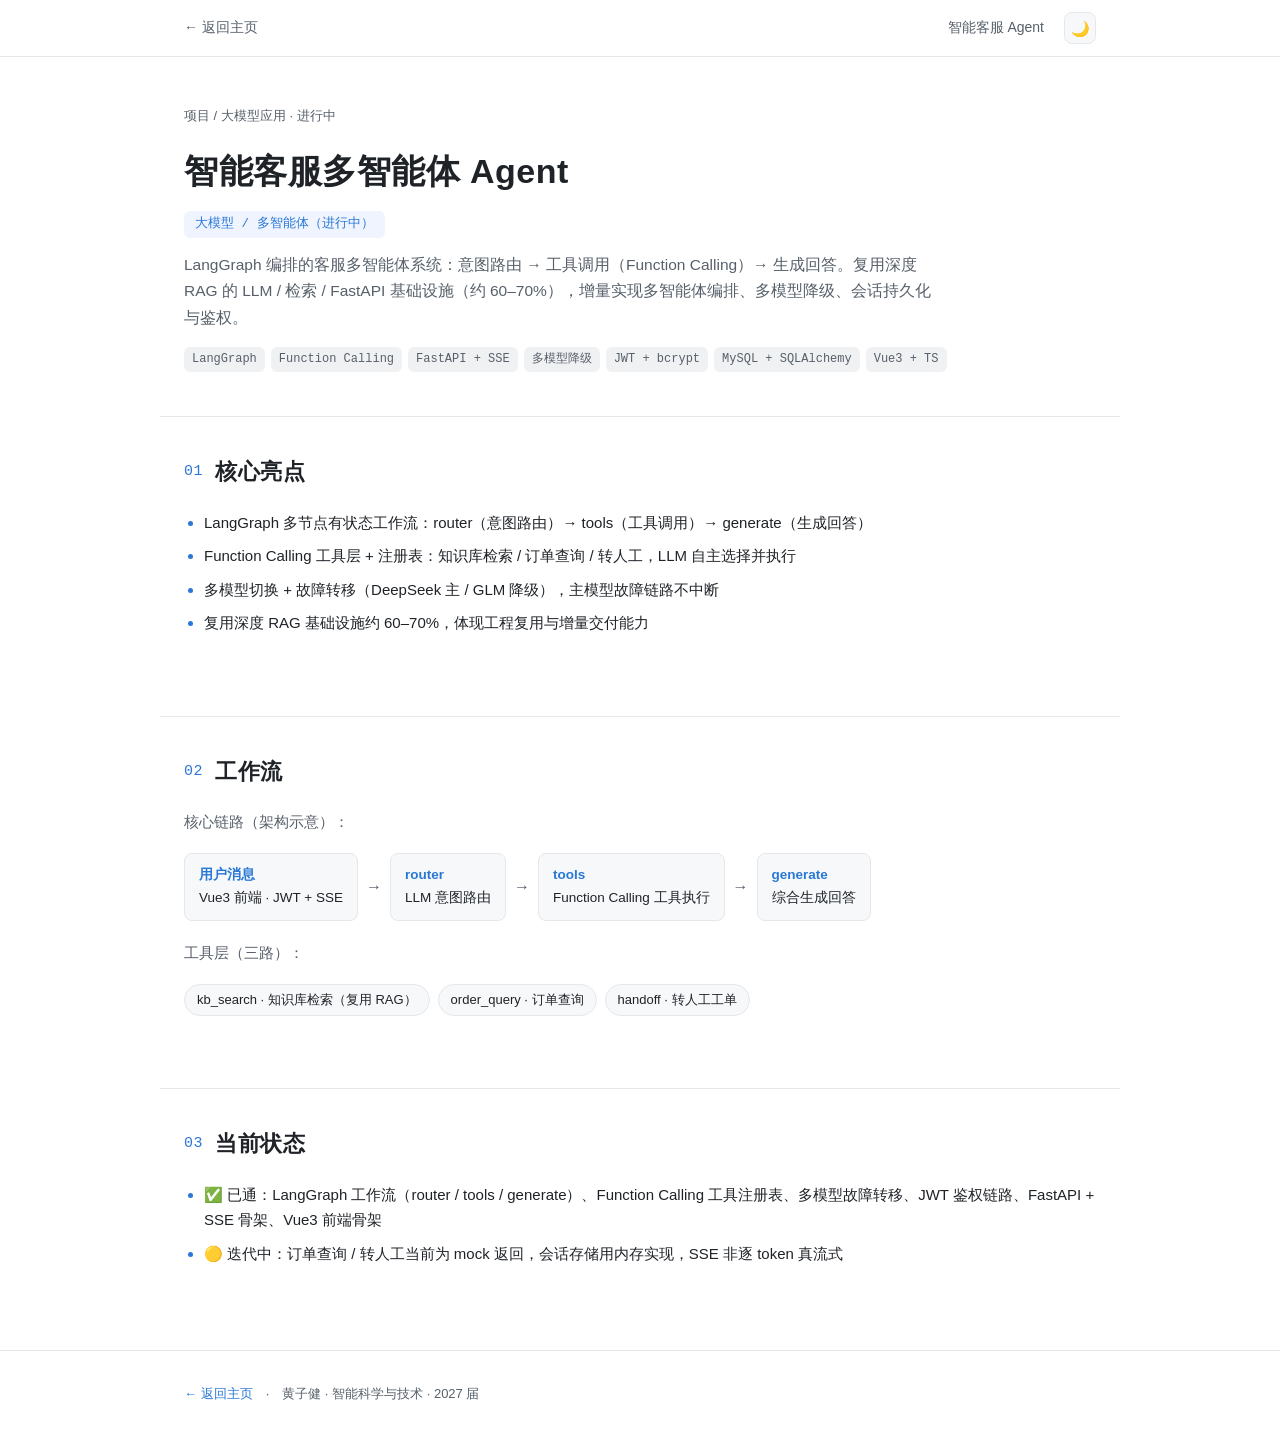
==== projects/agent.html @ b440ebc5 "Personal homepage: hero art + 11 project portfolio (static site)" ====
<!DOCTYPE html>
<html lang="zh-CN">
<head>
<meta charset="UTF-8" />
<meta name="viewport" content="width=device-width, initial-scale=1.0, viewport-fit=cover" />
<title>智能客服多智能体 Agent · 黄子健</title>
<link rel="stylesheet" href="../style.css" />
</head>
<body>
<nav>
  <div class="inner">
    <a class="back" href="../index.html">← 返回主页</a>
    <div class="links">
      <span class="hide-sm" style="color:var(--text-muted);font-size:14px">智能客服 Agent</span>
      <button id="theme-toggle" aria-label="切换深浅色" title="切换深浅色">🌙</button>
    </div>
  </div>
</nav>

<header class="page-head">
  <div class="wrap">
    <div class="crumb">项目 / 大模型应用 · 进行中</div>
    <h1>智能客服多智能体 Agent</h1>
    <span class="badge">大模型 / 多智能体（进行中）</span>
    <p class="desc">LangGraph 编排的客服多智能体系统：意图路由 → 工具调用（Function Calling）→ 生成回答。复用深度 RAG 的 LLM / 检索 / FastAPI 基础设施（约 60–70%），增量实现多智能体编排、多模型降级、会话持久化与鉴权。</p>
    <div class="stack">
      <span class="t">LangGraph</span><span class="t">Function Calling</span><span class="t">FastAPI + SSE</span>
      <span class="t">多模型降级</span><span class="t">JWT + bcrypt</span><span class="t">MySQL + SQLAlchemy</span>
      <span class="t">Vue3 + TS</span>
    </div>
  </div>
</header>

<section>
  <div class="wrap">
    <h2><span class="num">01</span>核心亮点</h2>
    <ul class="highlights">
      <li>LangGraph 多节点有状态工作流：router（意图路由）→ tools（工具调用）→ generate（生成回答）</li>
      <li>Function Calling 工具层 + 注册表：知识库检索 / 订单查询 / 转人工，LLM 自主选择并执行</li>
      <li>多模型切换 + 故障转移（DeepSeek 主 / GLM 降级），主模型故障链路不中断</li>
      <li>复用深度 RAG 基础设施约 60–70%，体现工程复用与增量交付能力</li>
    </ul>
  </div>
</section>

<section>
  <div class="wrap">
    <h2><span class="num">02</span>工作流</h2>
    <p class="lead">核心链路（架构示意）：</p>
    <div class="flow">
      <span class="node"><b>用户消息</b><br/>Vue3 前端 · JWT + SSE</span><span class="arrow">→</span>
      <span class="node"><b>router</b><br/>LLM 意图路由</span><span class="arrow">→</span>
      <span class="node"><b>tools</b><br/>Function Calling 工具执行</span><span class="arrow">→</span>
      <span class="node"><b>generate</b><br/>综合生成回答</span>
    </div>
    <p class="lead" style="margin-top:20px">工具层（三路）：</p>
    <div class="tags">
      <span class="tag">kb_search · 知识库检索（复用 RAG）</span>
      <span class="tag">order_query · 订单查询</span>
      <span class="tag">handoff · 转人工工单</span>
    </div>
  </div>
</section>

<section>
  <div class="wrap">
    <h2><span class="num">03</span>当前状态</h2>
    <ul class="highlights">
      <li>✅ 已通：LangGraph 工作流（router / tools / generate）、Function Calling 工具注册表、多模型故障转移、JWT 鉴权链路、FastAPI + SSE 骨架、Vue3 前端骨架</li>
      <li>🟡 迭代中：订单查询 / 转人工当前为 mock 返回，会话存储用内存实现，SSE 非逐 token 真流式</li>
    </ul>
  </div>
</section>

<footer>
  <div class="inner">
    <p><a href="../index.html">← 返回主页</a>　·　黄子健 · 智能科学与技术 · 2027 届</p>
  </div>
</footer>

<script src="../main.js"></script>
</body>
</html>
---- style.css ----
/* ===== 黄子健 · 个人主页 共享样式 ===== */
:root {
  /* 站点 */
  --bg: #ffffff;
  --bg-soft: #f6f8fa;
  --text: #1f2328;
  --text-muted: #57606a;
  --border: #e5e7eb;
  --accent: #2a78d6;
  --accent-soft: #eff4ff;
  --code-bg: #f0f1f3;
  /* 图表 */
  --surface: #fcfcfb;
  --ink: #0b0b0b;
  --ink-2: #52514e;
  --muted: #898781;
  --grid: #e1e0d9;
  --axis: #c3c2b7;
  --s1: #2a78d6;   /* 蓝 */
  --s2: #eb6834;   /* 橙 */
  --s3: #1baf7a;   /* 青 */
  --s4: #eda100;   /* 黄 */
  --deemph: #c9c9c4; /* 去强调灰 */
  color-scheme: light;
}
:root[data-theme="dark"] {
  --bg: #0d1117;
  --bg-soft: #161b22;
  --text: #e6edf3;
  --text-muted: #8b949e;
  --border: #30363d;
  --accent: #3987e5;
  --accent-soft: #123a5e;
  --code-bg: #1c2128;
  --surface: #1a1a19;
  --ink: #ffffff;
  --ink-2: #c3c2b7;
  --muted: #898781;
  --grid: #2c2c2a;
  --axis: #383835;
  --s1: #3987e5;
  --s2: #d95926;
  --s3: #199e70;
  --s4: #c98500;
  --deemph: #3a3a36;
  color-scheme: dark;
}
@media (prefers-color-scheme: dark) {
  :root:not([data-theme="light"]) {
    --bg: #0d1117;
    --bg-soft: #161b22;
    --text: #e6edf3;
    --text-muted: #8b949e;
    --border: #30363d;
    --accent: #3987e5;
    --accent-soft: #123a5e;
    --code-bg: #1c2128;
    --surface: #1a1a19;
    --ink: #ffffff;
    --ink-2: #c3c2b7;
    --muted: #898781;
    --grid: #2c2c2a;
    --axis: #383835;
    --s1: #3987e5;
    --s2: #d95926;
    --s3: #199e70;
    --s4: #c98500;
    --deemph: #3a3a36;
    color-scheme: dark;
  }
}

* { box-sizing: border-box; margin: 0; padding: 0; }
html { scroll-behavior: smooth; }
body {
  font-family: -apple-system, BlinkMacSystemFont, "Segoe UI", "PingFang SC", "Microsoft YaHei", "Helvetica Neue", sans-serif;
  background: var(--bg); color: var(--text); line-height: 1.7; font-size: 16px;
  -webkit-font-smoothing: antialiased;
}
a { color: var(--accent); text-decoration: none; }
a:hover { text-decoration: underline; }
.wrap { max-width: 960px; margin: 0 auto; padding: 0 24px; }
.num { font-family: ui-monospace, "SFMono-Regular", "Consolas", monospace; }

/* ===== 导航 ===== */
nav {
  position: sticky; top: 0; z-index: 10;
  background: var(--bg); background: color-mix(in srgb, var(--bg) 86%, transparent);
  backdrop-filter: blur(10px); border-bottom: 1px solid var(--border);
}
nav .inner { max-width: 960px; margin: 0 auto; padding: 0 24px; height: 56px;
  display: flex; align-items: center; justify-content: space-between; }
nav .logo { font-weight: 700; letter-spacing: .5px; color: var(--text); }
nav .links { display: flex; gap: 20px; align-items: center; }
nav .links a { color: var(--text-muted); font-size: 14px; }
nav .links a:hover { color: var(--accent); text-decoration: none; }
nav .back { display: inline-flex; align-items: center; gap: 6px; font-size: 14px; color: var(--text-muted); }
nav .back:hover { color: var(--accent); text-decoration: none; }
#theme-toggle {
  background: var(--bg-soft); border: 1px solid var(--border); color: var(--text);
  width: 32px; height: 32px; border-radius: 8px; cursor: pointer; font-size: 15px;
  line-height: 1; display: inline-flex; align-items: center; justify-content: center;
}
#theme-toggle:hover { border-color: var(--accent); }

/* ===== 主页 Hero ===== */
header.hero { position: relative; padding: 96px 0 80px; overflow: hidden; background: #0d1b2e; }
.hero-bg { position: absolute; inset: 0; z-index: 0; }
.hero-bg img { width: 100%; height: 100%; object-fit: cover; display: block; }
.hero-bg::after { content: ''; position: absolute; inset: 0;
  background: linear-gradient(180deg, rgba(8,18,36,.52) 0%, rgba(8,18,36,.78) 100%); }
header.hero .wrap { position: relative; z-index: 1; }
.hero h1 { font-size: 40px; font-weight: 800; letter-spacing: 1px; color: #fff; }
.hero .role { margin-top: 10px; font-size: 18px; color: rgba(255,255,255,.84); font-weight: 500; }
.hero .role b { color: #ffb46b; font-weight: 600; }
.hero .contact { margin-top: 18px; display: flex; flex-wrap: wrap; gap: 8px 20px; font-size: 14px; color: rgba(255,255,255,.80); }
.hero .contact span { display: inline-flex; align-items: center; gap: 6px; }
.hero .intro { margin-top: 22px; max-width: 720px; color: rgba(255,255,255,.88); font-size: 15px; }
.hero .intro b { color: #fff; }

/* ===== 详情页头部 ===== */
header.page-head { padding: 48px 0 8px; }
.page-head .crumb { font-size: 13px; color: var(--text-muted); margin-bottom: 16px; }
.page-head h1 { font-size: 34px; font-weight: 800; letter-spacing: .5px; }
.page-head .badge {
  display: inline-block; margin-top: 10px; font-size: 12.5px;
  font-family: ui-monospace, "Consolas", monospace; color: var(--accent);
  background: var(--accent-soft); padding: 3px 11px; border-radius: 6px;
}
.page-head .desc { margin-top: 14px; max-width: 760px; color: var(--text-muted); font-size: 15.5px; }
.page-head .stack { margin-top: 16px; display: flex; flex-wrap: wrap; gap: 6px; }
.page-head .stack .t {
  font-size: 12px; font-family: ui-monospace, "SFMono-Regular", "Consolas", monospace;
  background: var(--code-bg); color: var(--text-muted); padding: 2px 8px; border-radius: 6px;
}

/* ===== Section ===== */
section { padding: 36px 0; }
section > .wrap { border-top: 1px solid var(--border); padding-top: 36px; }
h2 { font-size: 22px; font-weight: 700; letter-spacing: .5px;
  display: flex; align-items: center; gap: 12px; margin-bottom: 20px; }
h2 .num { color: var(--accent); font-size: 15px; font-weight: 500; }
section p.lead { color: var(--text-muted); font-size: 14.5px; margin-bottom: 18px; }

/* ===== 标签 ===== */
.tags { display: flex; flex-wrap: wrap; gap: 8px; }
.tag { font-size: 13px; padding: 4px 12px; border-radius: 20px;
  background: var(--bg-soft); border: 1px solid var(--border); color: var(--text); }
.tag.accent { background: var(--accent-soft); border-color: transparent; color: var(--accent); }
.tag.muted { opacity: .62; }
.skill-group { margin-bottom: 22px; }
.skill-group .label { font-size: 13px; color: var(--text-muted); margin-bottom: 8px; font-weight: 600; letter-spacing: .5px; }

/* ===== 项目卡片（主页）===== */
.projects { display: flex; flex-direction: column; gap: 18px; }
.proj { border: 1px solid var(--border); border-radius: 12px; padding: 22px 24px;
  background: var(--bg); transition: border-color .15s;
  display: grid; grid-template-columns: 220px 1fr; gap: 20px; align-items: start; }
.proj:hover { border-color: var(--accent); }
.proj .thumb { display: block; overflow: hidden; border-radius: 8px; }
.proj .thumb img { width: 100%; aspect-ratio: 16 / 9; object-fit: cover; display: block;
  border: 1px solid var(--border); border-radius: 8px; }
.proj a.title { color: var(--text); }
.proj a.title:hover { color: var(--accent); text-decoration: none; }
.proj .head { display: flex; flex-wrap: wrap; align-items: baseline; gap: 10px 14px; }
.proj h3 { font-size: 18px; font-weight: 700; }
.proj .badge { font-size: 12px; font-family: ui-monospace, "Consolas", monospace;
  color: var(--accent); background: var(--accent-soft); padding: 2px 9px; border-radius: 6px; }
.proj .desc { margin-top: 8px; color: var(--text-muted); font-size: 14.5px; }
.proj .stack { margin-top: 14px; display: flex; flex-wrap: wrap; gap: 6px; }
.proj .stack .t { font-size: 12px; font-family: ui-monospace, "SFMono-Regular", "Consolas", monospace;
  background: var(--code-bg); color: var(--text-muted); padding: 2px 8px; border-radius: 6px; }
.proj ul { margin-top: 14px; padding-left: 20px; }
.proj ul li { font-size: 14.5px; margin-bottom: 6px; }
.proj ul li::marker { color: var(--accent); }
.proj .metric { margin-top: 16px; display: flex; flex-wrap: wrap; gap: 8px; }
.proj .metric .m { font-size: 12.5px; color: var(--accent); background: var(--accent-soft);
  padding: 4px 11px; border-radius: 6px; font-weight: 500; }
.proj .goto { margin-top: 14px; font-size: 13.5px; }

/* ===== 亮点列表（详情页）===== */
ul.highlights { padding-left: 20px; }
ul.highlights li { margin-bottom: 8px; font-size: 15px; }
ul.highlights li::marker { color: var(--accent); }

/* ===== 指标卡（stat tile）===== */
.stats { display: grid; grid-template-columns: repeat(auto-fit, minmax(180px, 1fr)); gap: 12px; }
.stat { border: 1px solid var(--border); border-radius: 10px; padding: 18px 20px; background: var(--bg); }
.stat .v { font-size: 30px; font-weight: 800; letter-spacing: .5px;
  font-variant-numeric: tabular-nums; color: var(--text); }
.stat .v .u { font-size: 15px; font-weight: 600; color: var(--text-muted); }
.stat .k { margin-top: 4px; font-size: 13px; color: var(--text-muted); }
.stat .d { margin-top: 6px; font-size: 12px; color: var(--accent); font-weight: 500; }

/* ===== 图表 ===== */
figure.viz { margin: 8px 0 28px; }
figcaption { font-size: 13.5px; color: var(--text-muted); margin-bottom: 10px; font-weight: 500; }
.viz svg { display: block; width: 100%; height: auto; }
.legend { display: flex; flex-wrap: wrap; gap: 8px 20px; margin: 12px 0 4px; }
.legend .li { display: inline-flex; align-items: center; gap: 8px; font-size: 13px; color: var(--text-muted); }
.legend .sw { width: 12px; height: 12px; border-radius: 3px; flex: none; }
.tbl { width: 100%; border-collapse: collapse; font-size: 13.5px; margin-top: 8px; }
.tbl th, .tbl td { text-align: left; padding: 9px 12px; border-bottom: 1px solid var(--border); }
.tbl th { color: var(--text-muted); font-weight: 600; font-size: 12.5px; }
.tbl td { font-variant-numeric: tabular-nums; }

/* ===== 流程 / 架构图 ===== */
.flow { display: flex; flex-wrap: wrap; align-items: center; gap: 8px; margin: 12px 0; }
.flow .node { border: 1px solid var(--border); background: var(--bg-soft);
  border-radius: 8px; padding: 10px 14px; font-size: 13.5px; }
.flow .node b { color: var(--accent); font-weight: 600; }
.flow .arrow { color: var(--text-muted); font-size: 16px; }

/* ===== 页脚 ===== */
footer { border-top: 1px solid var(--border); margin-top: 40px; padding: 32px 0 48px; }
footer .inner { max-width: 960px; margin: 0 auto; padding: 0 24px; }
footer p { font-size: 13px; color: var(--text-muted); }
footer .links { display: flex; flex-wrap: wrap; gap: 8px 18px; font-size: 14px; margin-top: 8px; }
footer .links span { color: var(--text-muted); }

@media (max-width: 640px) {
  .hero h1 { font-size: 32px; }
  .hero .role { font-size: 16px; }
  .page-head h1 { font-size: 28px; }
  nav .links { gap: 12px; }
  nav .links a.hide-sm { display: none; }
  section { padding: 28px 0; }
  section > .wrap { padding-top: 28px; }
  .proj { grid-template-columns: 1fr; }
}
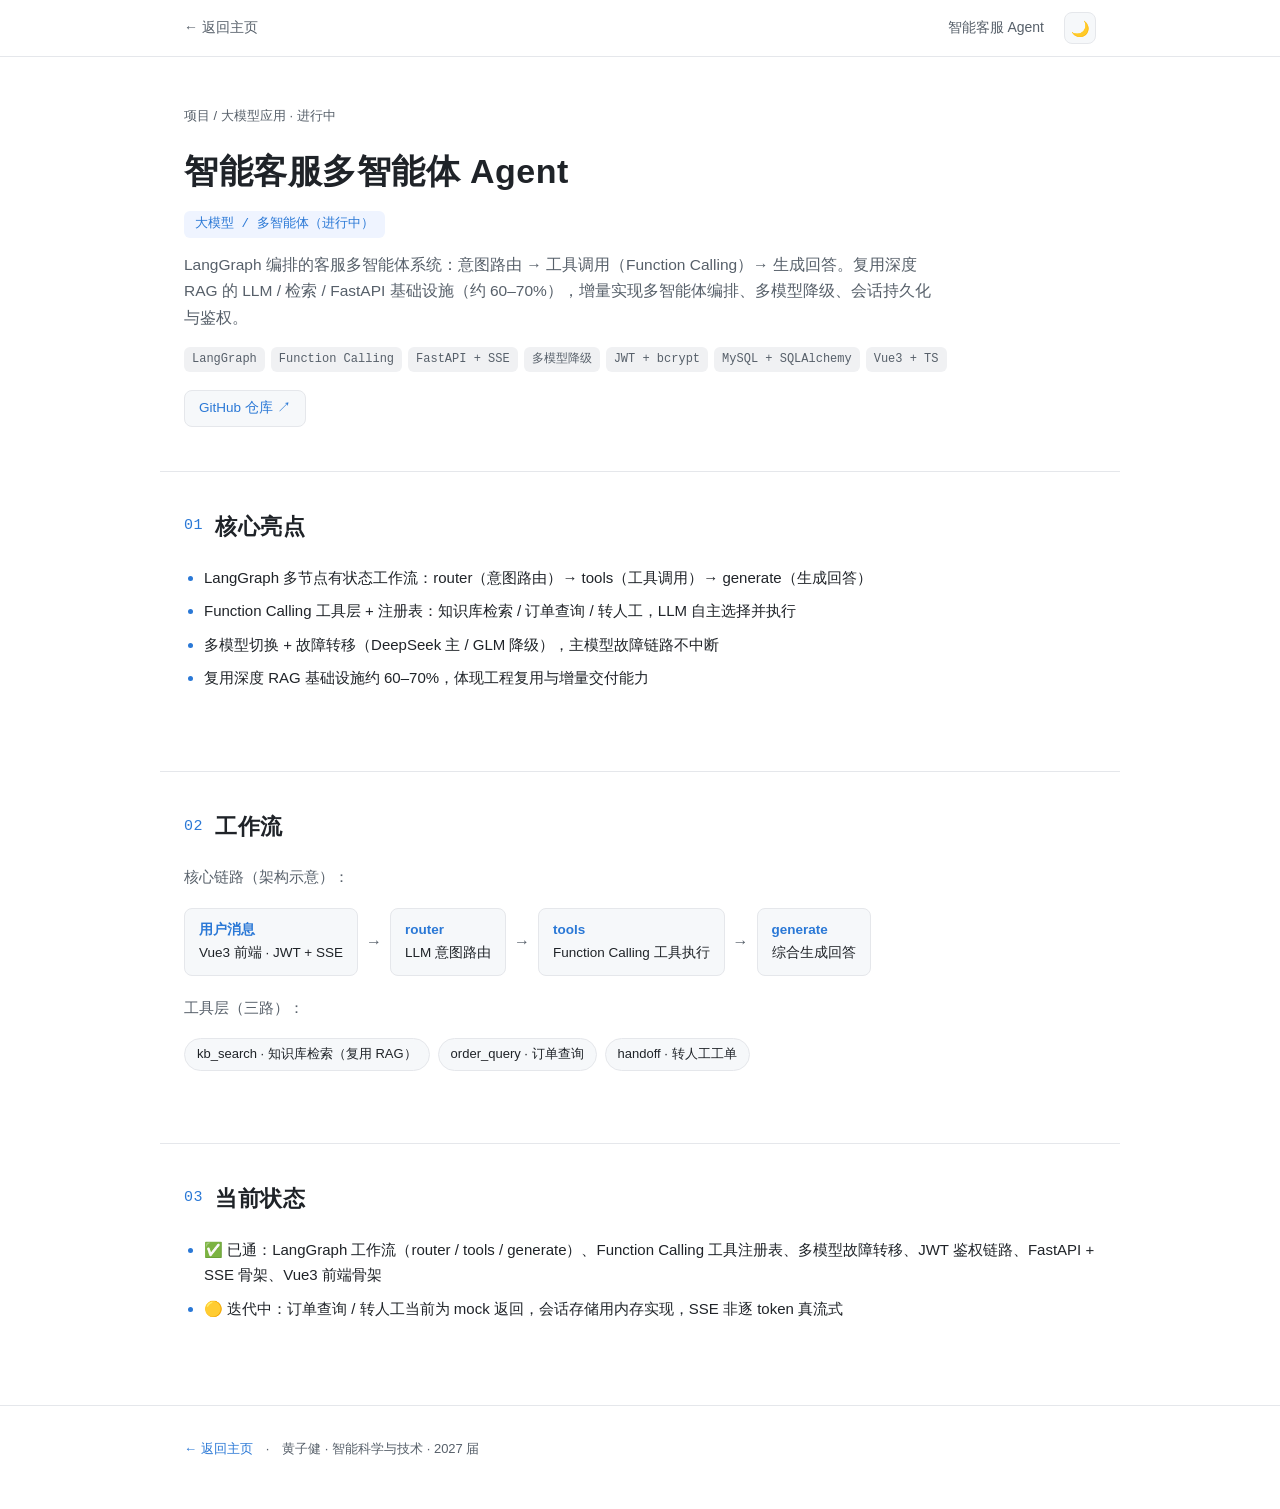
==== commit 1f8130e8: "Add GitHub repo links to 4 project detail pages" ====
--- a/projects/agent.html
+++ b/projects/agent.html
@@ -1,83 +1,84 @@
-<!DOCTYPE html>
-<html lang="zh-CN">
-<head>
-<meta charset="UTF-8" />
-<meta name="viewport" content="width=device-width, initial-scale=1.0, viewport-fit=cover" />
-<title>智能客服多智能体 Agent · 黄子健</title>
-<link rel="stylesheet" href="../style.css" />
-</head>
-<body>
-<nav>
-  <div class="inner">
-    <a class="back" href="../index.html">← 返回主页</a>
-    <div class="links">
-      <span class="hide-sm" style="color:var(--text-muted);font-size:14px">智能客服 Agent</span>
-      <button id="theme-toggle" aria-label="切换深浅色" title="切换深浅色">🌙</button>
-    </div>
-  </div>
-</nav>
-
-<header class="page-head">
-  <div class="wrap">
-    <div class="crumb">项目 / 大模型应用 · 进行中</div>
-    <h1>智能客服多智能体 Agent</h1>
-    <span class="badge">大模型 / 多智能体（进行中）</span>
-    <p class="desc">LangGraph 编排的客服多智能体系统：意图路由 → 工具调用（Function Calling）→ 生成回答。复用深度 RAG 的 LLM / 检索 / FastAPI 基础设施（约 60–70%），增量实现多智能体编排、多模型降级、会话持久化与鉴权。</p>
-    <div class="stack">
-      <span class="t">LangGraph</span><span class="t">Function Calling</span><span class="t">FastAPI + SSE</span>
-      <span class="t">多模型降级</span><span class="t">JWT + bcrypt</span><span class="t">MySQL + SQLAlchemy</span>
-      <span class="t">Vue3 + TS</span>
-    </div>
-  </div>
-</header>
-
-<section>
-  <div class="wrap">
-    <h2><span class="num">01</span>核心亮点</h2>
-    <ul class="highlights">
-      <li>LangGraph 多节点有状态工作流：router（意图路由）→ tools（工具调用）→ generate（生成回答）</li>
-      <li>Function Calling 工具层 + 注册表：知识库检索 / 订单查询 / 转人工，LLM 自主选择并执行</li>
-      <li>多模型切换 + 故障转移（DeepSeek 主 / GLM 降级），主模型故障链路不中断</li>
-      <li>复用深度 RAG 基础设施约 60–70%，体现工程复用与增量交付能力</li>
-    </ul>
-  </div>
-</section>
-
-<section>
-  <div class="wrap">
-    <h2><span class="num">02</span>工作流</h2>
-    <p class="lead">核心链路（架构示意）：</p>
-    <div class="flow">
-      <span class="node"><b>用户消息</b><br/>Vue3 前端 · JWT + SSE</span><span class="arrow">→</span>
-      <span class="node"><b>router</b><br/>LLM 意图路由</span><span class="arrow">→</span>
-      <span class="node"><b>tools</b><br/>Function Calling 工具执行</span><span class="arrow">→</span>
-      <span class="node"><b>generate</b><br/>综合生成回答</span>
-    </div>
-    <p class="lead" style="margin-top:20px">工具层（三路）：</p>
-    <div class="tags">
-      <span class="tag">kb_search · 知识库检索（复用 RAG）</span>
-      <span class="tag">order_query · 订单查询</span>
-      <span class="tag">handoff · 转人工工单</span>
-    </div>
-  </div>
-</section>
-
-<section>
-  <div class="wrap">
-    <h2><span class="num">03</span>当前状态</h2>
-    <ul class="highlights">
-      <li>✅ 已通：LangGraph 工作流（router / tools / generate）、Function Calling 工具注册表、多模型故障转移、JWT 鉴权链路、FastAPI + SSE 骨架、Vue3 前端骨架</li>
-      <li>🟡 迭代中：订单查询 / 转人工当前为 mock 返回，会话存储用内存实现，SSE 非逐 token 真流式</li>
-    </ul>
-  </div>
-</section>
-
-<footer>
-  <div class="inner">
-    <p><a href="../index.html">← 返回主页</a>　·　黄子健 · 智能科学与技术 · 2027 届</p>
-  </div>
-</footer>
-
-<script src="../main.js"></script>
-</body>
-</html>
+<!DOCTYPE html>
+<html lang="zh-CN">
+<head>
+<meta charset="UTF-8" />
+<meta name="viewport" content="width=device-width, initial-scale=1.0, viewport-fit=cover" />
+<title>智能客服多智能体 Agent · 黄子健</title>
+<link rel="stylesheet" href="../style.css" />
+</head>
+<body>
+<nav>
+  <div class="inner">
+    <a class="back" href="../index.html">← 返回主页</a>
+    <div class="links">
+      <span class="hide-sm" style="color:var(--text-muted);font-size:14px">智能客服 Agent</span>
+      <button id="theme-toggle" aria-label="切换深浅色" title="切换深浅色">🌙</button>
+    </div>
+  </div>
+</nav>
+
+<header class="page-head">
+  <div class="wrap">
+    <div class="crumb">项目 / 大模型应用 · 进行中</div>
+    <h1>智能客服多智能体 Agent</h1>
+    <span class="badge">大模型 / 多智能体（进行中）</span>
+    <p class="desc">LangGraph 编排的客服多智能体系统：意图路由 → 工具调用（Function Calling）→ 生成回答。复用深度 RAG 的 LLM / 检索 / FastAPI 基础设施（约 60–70%），增量实现多智能体编排、多模型降级、会话持久化与鉴权。</p>
+    <div class="stack">
+      <span class="t">LangGraph</span><span class="t">Function Calling</span><span class="t">FastAPI + SSE</span>
+      <span class="t">多模型降级</span><span class="t">JWT + bcrypt</span><span class="t">MySQL + SQLAlchemy</span>
+      <span class="t">Vue3 + TS</span>
+    </div>
+    <p class="gh"><a href="https://github.com/curtain-shadow/agent-cs" target="_blank" rel="noopener">GitHub 仓库 ↗</a></p>
+  </div>
+</header>
+
+<section>
+  <div class="wrap">
+    <h2><span class="num">01</span>核心亮点</h2>
+    <ul class="highlights">
+      <li>LangGraph 多节点有状态工作流：router（意图路由）→ tools（工具调用）→ generate（生成回答）</li>
+      <li>Function Calling 工具层 + 注册表：知识库检索 / 订单查询 / 转人工，LLM 自主选择并执行</li>
+      <li>多模型切换 + 故障转移（DeepSeek 主 / GLM 降级），主模型故障链路不中断</li>
+      <li>复用深度 RAG 基础设施约 60–70%，体现工程复用与增量交付能力</li>
+    </ul>
+  </div>
+</section>
+
+<section>
+  <div class="wrap">
+    <h2><span class="num">02</span>工作流</h2>
+    <p class="lead">核心链路（架构示意）：</p>
+    <div class="flow">
+      <span class="node"><b>用户消息</b><br/>Vue3 前端 · JWT + SSE</span><span class="arrow">→</span>
+      <span class="node"><b>router</b><br/>LLM 意图路由</span><span class="arrow">→</span>
+      <span class="node"><b>tools</b><br/>Function Calling 工具执行</span><span class="arrow">→</span>
+      <span class="node"><b>generate</b><br/>综合生成回答</span>
+    </div>
+    <p class="lead" style="margin-top:20px">工具层（三路）：</p>
+    <div class="tags">
+      <span class="tag">kb_search · 知识库检索（复用 RAG）</span>
+      <span class="tag">order_query · 订单查询</span>
+      <span class="tag">handoff · 转人工工单</span>
+    </div>
+  </div>
+</section>
+
+<section>
+  <div class="wrap">
+    <h2><span class="num">03</span>当前状态</h2>
+    <ul class="highlights">
+      <li>✅ 已通：LangGraph 工作流（router / tools / generate）、Function Calling 工具注册表、多模型故障转移、JWT 鉴权链路、FastAPI + SSE 骨架、Vue3 前端骨架</li>
+      <li>🟡 迭代中：订单查询 / 转人工当前为 mock 返回，会话存储用内存实现，SSE 非逐 token 真流式</li>
+    </ul>
+  </div>
+</section>
+
+<footer>
+  <div class="inner">
+    <p><a href="../index.html">← 返回主页</a>　·　黄子健 · 智能科学与技术 · 2027 届</p>
+  </div>
+</footer>
+
+<script src="../main.js"></script>
+</body>
+</html>
--- a/style.css
+++ b/style.css
@@ -133,6 +133,14 @@
   font-size: 12px; font-family: ui-monospace, "SFMono-Regular", "Consolas", monospace;
   background: var(--code-bg); color: var(--text-muted); padding: 2px 8px; border-radius: 6px;
 }
+.page-head .gh { margin-top: 18px; }
+.page-head .gh a {
+  display: inline-flex; align-items: center; gap: 6px;
+  font-size: 13.5px; font-weight: 500; color: var(--accent);
+  border: 1px solid var(--border); background: var(--bg-soft);
+  padding: 6px 14px; border-radius: 8px;
+}
+.page-head .gh a:hover { border-color: var(--accent); text-decoration: none; }
 
 /* ===== Section ===== */
 section { padding: 36px 0; }
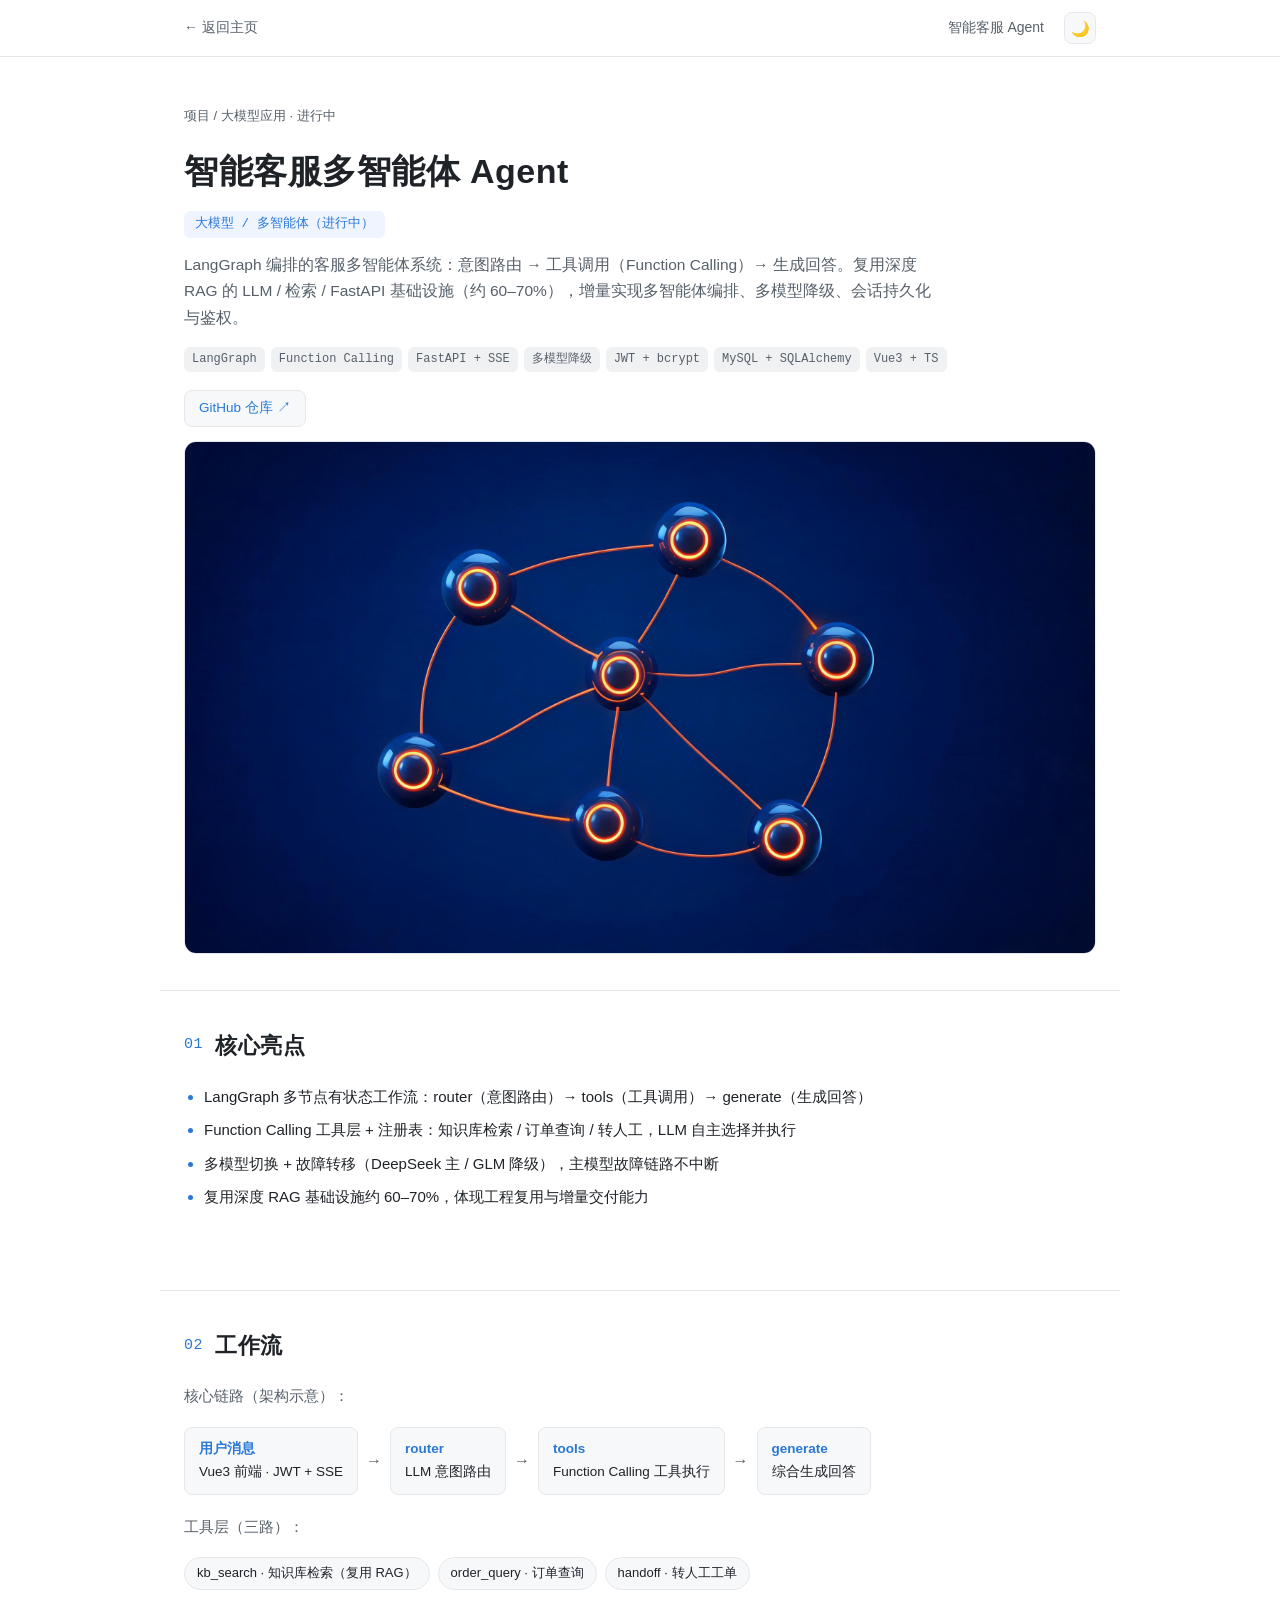
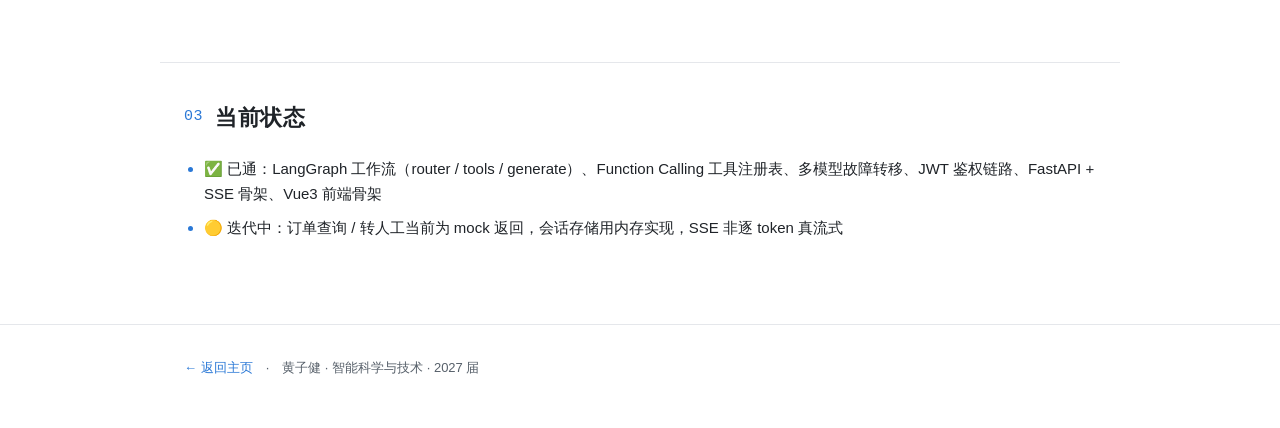
==== commit f756195c: "Add 3D theme images: detail banners + section banners + skills viz" ====
--- a/projects/agent.html
+++ b/projects/agent.html
@@ -31,6 +31,9 @@
     <p class="gh"><a href="https://github.com/curtain-shadow/agent-cs" target="_blank" rel="noopener">GitHub 仓库 ↗</a></p>
   </div>
 </header>
+
+<div class="banner"><img src="../assets/detail-agent.jpg" alt="智能客服多智能体系统主题图"></div>
+
 
 <section>
   <div class="wrap">
--- a/style.css
+++ b/style.css
@@ -141,6 +141,19 @@
   padding: 6px 14px; border-radius: 8px;
 }
 .page-head .gh a:hover { border-color: var(--accent); text-decoration: none; }
+
+/* ===== 详情页主题横幅 ===== */
+.banner { margin: 6px auto 0; max-width: 960px; padding: 0 24px; }
+.banner img { width: 100%; aspect-ratio: 16 / 9; object-fit: cover; border-radius: 12px;
+  border: 1px solid var(--border); display: block; }
+
+/* ===== 首页分区横幅 / 配图 ===== */
+.sec-banner { margin-bottom: 22px; }
+.sec-banner img { width: 100%; aspect-ratio: 21 / 9; object-fit: cover; border-radius: 12px;
+  border: 1px solid var(--border); display: block; }
+.sec-viz { margin-top: 24px; }
+.sec-viz img { width: 100%; aspect-ratio: 16 / 9; object-fit: cover; border-radius: 12px;
+  border: 1px solid var(--border); display: block; }
 
 /* ===== Section ===== */
 section { padding: 36px 0; }
